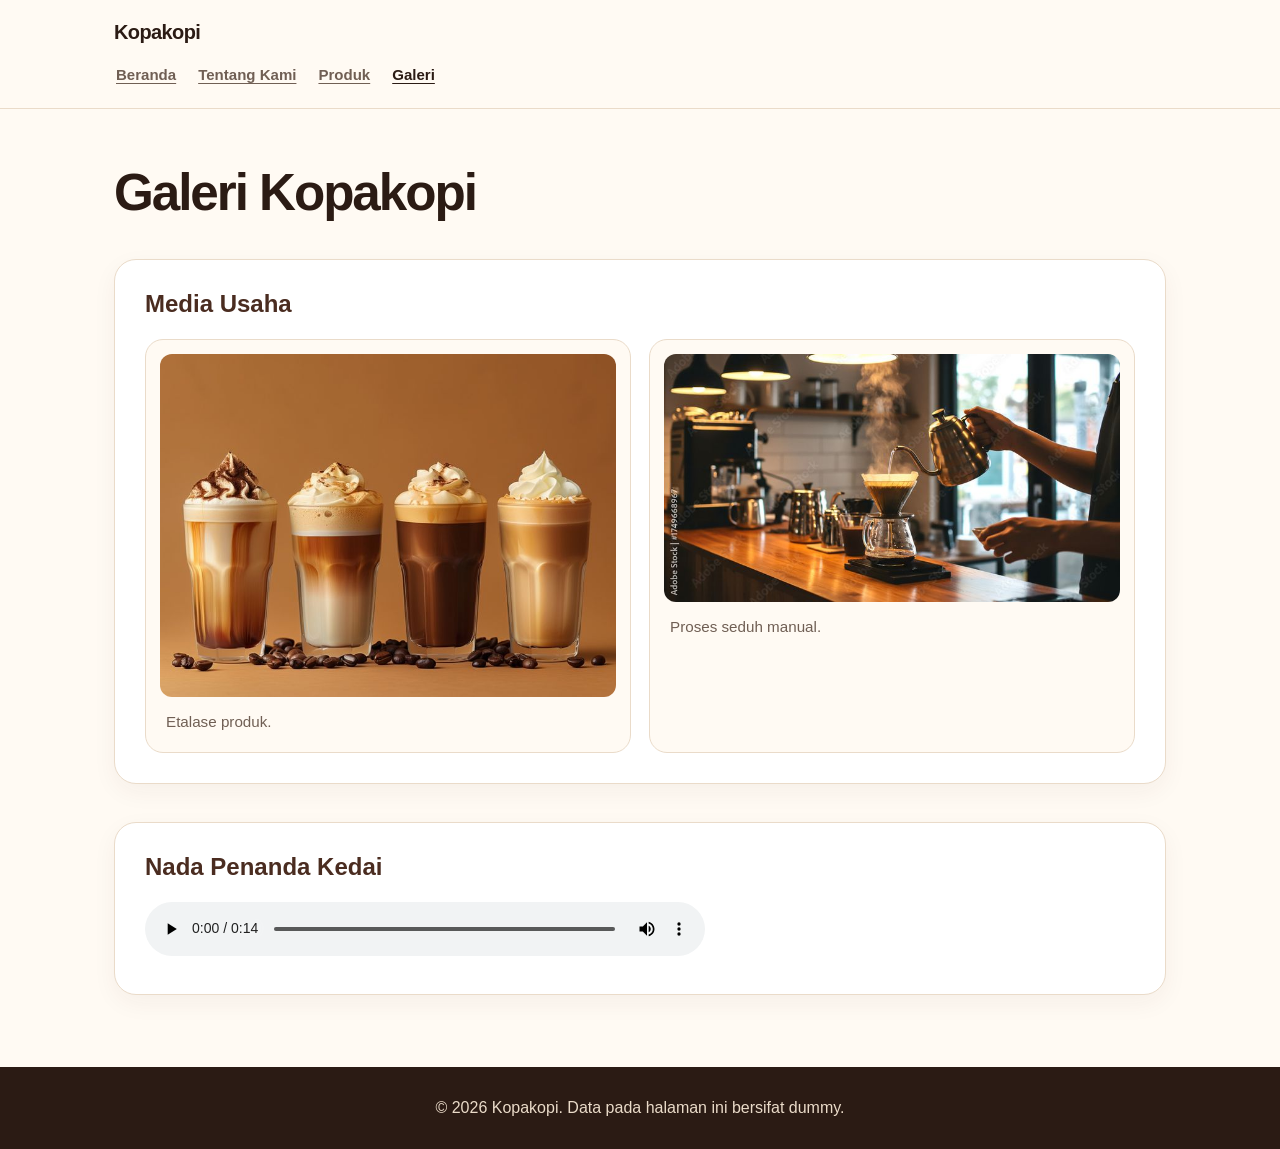
==== galeri.html @ 120dc85a "feat: tambah produk dan galeri-p03" ====
<!doctype html>
<html lang="id">
  <head>
    <meta charset="utf-8" />
    <meta name="viewport" content="width=device-width, initial-scale=1" />
    <title>Galeri Kopakopi - Website UMKM</title>
    <link rel="stylesheet" href="css/style.css" />
  </head>
  <body>
    <a class="skip-link" href="#konten">Lewati ke konten utama</a>
    <header class="site-header">
      <nav class="nav" aria-label="Navigasi utama">
        <a class="brand" href="index.html">Kopakopi</a>
        <ul>
          <li><a href="index.html">Beranda</a></li>
          <li><a href="tentang.html">Tentang Kami</a></li>
          <li><a href="produk.html">Produk</a></li>
          <li><a aria-current="page" href="galeri.html">Galeri</a></li>
        </ul>
      </nav>
    </header>

    <main id="konten" class="page">
      <h1>Galeri Kopakopi</h1>

      <section aria-labelledby="media-title">
        <h2 id="media-title">Media Usaha</h2>
        <div class="gallery-list">
          <figure class="media-card">
            <img src="assets/images/kopiw.jpg" alt="Etalase Kopakopi berisi kemasan kopi lokal" />
            <figcaption>Etalase produk.</figcaption>
          </figure>
          <figure class="media-card">
            <img src="assets/images/seduh.jpg" alt="Barista menuang air panas ke dripper kopi" />
            <figcaption>Proses seduh manual.</figcaption>
          </figure>
        </div>
      </section>

      <section aria-labelledby="audio-title">
        <h2 id="audio-title">Nada Penanda Kedai</h2>
        <audio controls aria-describedby="audio-note" src="assets/audio/penanda kopi.mp3">
        </audio>
      </section>
    </main>

    <footer class="site-footer">
      <p>&copy; 2026 Kopakopi. Data pada halaman ini bersifat dummy.</p>
    </footer>
  </body>
</html>
---- css/style.css ----
:root {
  --coffee-950: #2b1b14;
  --coffee-800: #4a2c20;
  --coffee-700: #6f3b1f;
  --coffee-500: #a66a3f;
  --cream-50: #fffaf3;
  --cream-100: #f7efe4;
  --cream-200: #eadbc9;
  --text: #2d211b;
  --muted: #705f54;
  --white: #ffffff;
  --shadow: 0 14px 35px rgba(74, 44, 32, 0.10);
}

* { box-sizing: border-box; }
html { scroll-behavior: smooth; }
body {
  margin: 0;
  color: var(--text);
  background: var(--cream-50);
  font-family: Arial, Helvetica, sans-serif;
  line-height: 1.65;
}

.skip-link {
  position: absolute;
  left: -9999px;
  top: 8px;
  z-index: 1000;
  padding: 10px 14px;
  color: var(--white);
  background: var(--coffee-950);
  border-radius: 8px;
}
.skip-link:focus { left: 8px; }

a { color: var(--coffee-700); }
a:hover { color: var(--coffee-950); }
a:focus-visible,
button:focus-visible {
  outline: 3px solid #d99b55;
  outline-offset: 3px;
}

.site-header {
  position: sticky;
  top: 0;
  z-index: 50;
  background: rgba(255, 250, 243, 0.96);
  border-bottom: 1px solid var(--cream-200);
  backdrop-filter: blur(10px);
}

.nav {
  max-width: 1100px;
  margin: 0 auto;
  padding: 16px 24px;
  display: flex;
  flex-direction: column;
  align-items: flex-start;
  gap: 10px;
}

.brand {
  color: var(--coffee-950);
  font-size: 1.25rem;
  font-weight: 800;
  letter-spacing: -0.03em;
  text-decoration: none;
}


.nav ul {
  display: flex;
  flex-wrap: wrap;
  justify-content: flex-start;
  gap: 18px;
  padding: 0;
  margin: 0;
  list-style: none;
}
.nav a:not(.brand) {
  display: inline-block;
  padding: 4px 2px;
  color: var(--muted);
  font-size: 0.94rem;
  font-weight: 700;
  text-decoration: underline;
  text-underline-offset: 3px;
  border-radius: 0;
}
.nav a:not(.brand):hover,
.nav a[aria-current="page"] {
  color: var(--coffee-950);
  background: none;
}

.page {
  max-width: 1100px;
  margin: 0 auto;
  padding: 56px 24px 72px;
}

.page > h1 {
  margin: 0 0 10px;
  color: var(--coffee-950);
  font-size: clamp(2rem, 5vw, 3.2rem);
  line-height: 1.1;
  letter-spacing: -0.04em;
}
.page > h1 + p { max-width: 680px; color: var(--muted); }

.hero {
  display: grid;
  grid-template-columns: 1.05fr 0.95fr;
  align-items: center;
  gap: 40px;
  padding: clamp(30px, 6vw, 64px);
  margin-bottom: 56px;
  overflow: hidden;
  color: var(--white);
  background: linear-gradient(135deg, var(--coffee-950), var(--coffee-700));
  border-radius: 30px;
  box-shadow: var(--shadow);
}
.hero h1 {
  margin: 0;
  font-size: clamp(3rem, 8vw, 5.5rem);
  line-height: 0.95;
  letter-spacing: -0.06em;
}
.hero p:not(.eyebrow) { max-width: 520px; color: #f7e9dc; font-size: 1.08rem; }
.hero img {
  width: 100%;
  border-radius: 22px;
  background: #f2dfca;
  box-shadow: 0 20px 40px rgba(0,0,0,.18);
}
.eyebrow {
  margin: 0 0 12px;
  color: #e7b77c;
  font-size: .78rem;
  font-weight: 800;
  letter-spacing: .18em;
  text-transform: uppercase;
}

button {
  padding: 12px 18px;
  color: var(--coffee-950);
  background: #f2c078;
  border: 0;
  border-radius: 999px;
  font-weight: 800;
  cursor: pointer;
}
button:hover { background: #ffd28e; }

.page > section:not(.hero) {
  margin-top: 38px;
  padding: 30px;
  background: var(--white);
  border: 1px solid var(--cream-200);
  border-radius: 22px;
  box-shadow: 0 8px 24px rgba(74,44,32,.05);
}

h2 { margin-top: 0; color: var(--coffee-800); line-height: 1.2; }
h3 { margin-bottom: 8px; color: var(--coffee-800); }

.product-list,
.gallery-list {
  display: grid;
  grid-template-columns: repeat(3, minmax(0, 1fr));
  gap: 18px;
}
.product-card,
.media-card {
  margin: 0;
  padding: 22px;
  background: var(--cream-50);
  border: 1px solid var(--cream-200);
  border-radius: 18px;
}
.product-card img {
  display: block;
  width: 100%;
  height: 160px;
  object-fit: cover;
  margin-bottom: 14px;
  border-radius: 14px;
}
.product-card p { color: var(--muted); }
.product-card .price {
  margin-bottom: 0;
  color: var(--coffee-700);
  font-size: 1.2rem;
  font-weight: 800;
}

.info-lokasi { margin-top: 2rem; }
.products { padding-left: 1.2rem; }

.gallery-list { grid-template-columns: repeat(2, minmax(0, 1fr)); }
.media-card { padding: 14px; }
.media-card img {
  display: block;
  width: 100%;
  border-radius: 12px;
}
figcaption { padding: 12px 6px 4px; color: var(--muted); font-size: .95rem; }

section[aria-labelledby="audio-title"] audio { width: min(100%, 560px); }

.page table {
  width: 100%;
  overflow: hidden;
  border-collapse: separate;
  border-spacing: 0;
  border: 1px solid var(--cream-200);
  border-radius: 14px;
}
caption {
  padding-bottom: 12px;
  color: var(--coffee-800);
  font-weight: 800;
  text-align: left;
}
th, td {
  padding: 14px 16px;
  text-align: left;
  border-right: 1px solid var(--cream-200);
  border-bottom: 1px solid var(--cream-200);
}
th:last-child, td:last-child { border-right: 0; }
tbody tr:last-child th, tbody tr:last-child td { border-bottom: 0; }
thead th { color: var(--white); background: var(--coffee-800); }
tbody th { color: var(--coffee-800); background: var(--cream-100); }
tbody tr:hover td, tbody tr:hover th { background: #fff8ef; }

.site-footer {
  padding: 28px 24px;
  color: #eadbc9;
  text-align: center;
  background: var(--coffee-950);
}
.site-footer p { margin: 0; }

@media (max-width: 760px) {
  .nav { gap: 8px; }
  .nav ul { width: 100%; justify-content: flex-start; }
  .page { padding: 36px 16px 52px; }
  .hero { grid-template-columns: 1fr; padding: 30px 24px; }
  .product-list, .gallery-list { grid-template-columns: 1fr; }
  .page > section:not(.hero) { padding: 22px; }
  .page table { display: block; overflow-x: auto; white-space: nowrap; }
}
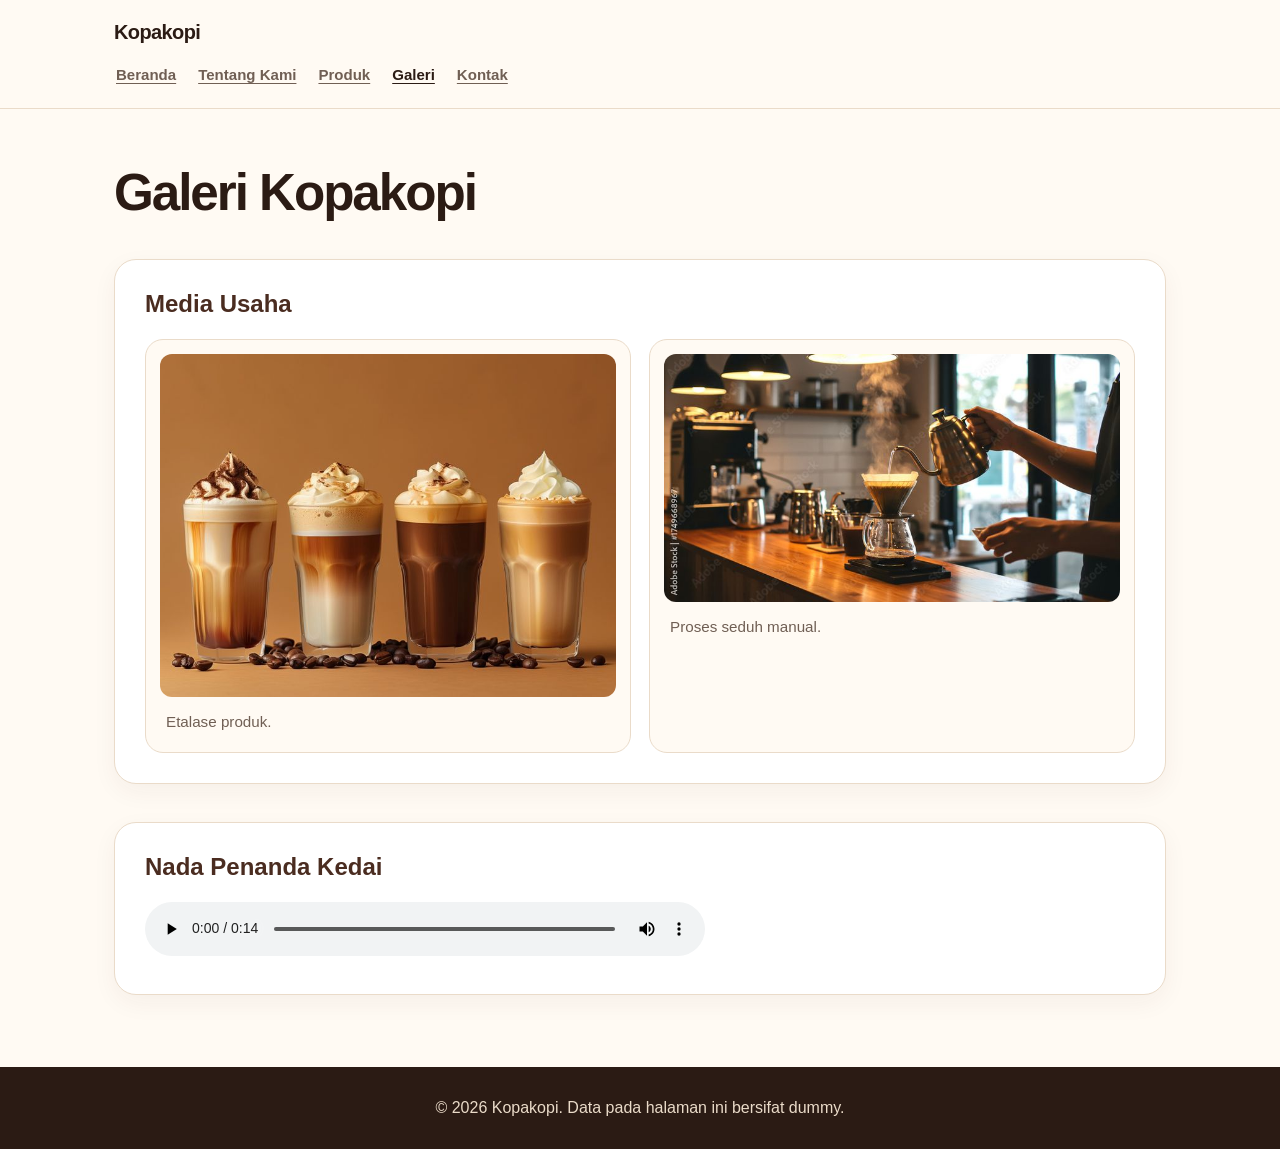
==== commit d21f59b8: "feat: tambah form kontak aksesibel dan preview" ====
--- a/galeri.html
+++ b/galeri.html
@@ -16,6 +16,7 @@
           <li><a href="tentang.html">Tentang Kami</a></li>
           <li><a href="produk.html">Produk</a></li>
           <li><a aria-current="page" href="galeri.html">Galeri</a></li>
+          <li><a href="kontak.html">Kontak</a></li>
         </ul>
       </nav>
     </header>
@@ -39,7 +40,7 @@
 
       <section aria-labelledby="audio-title">
         <h2 id="audio-title">Nada Penanda Kedai</h2>
-        <audio controls aria-describedby="audio-note" src="assets/audio/penanda kopi.mp3">
+        <audio controls aria-describedby="audio-note" src="assets/audio/penanda-kopi.mp3">
         </audio>
       </section>
     </main>
--- a/css/style.css
+++ b/css/style.css
@@ -255,3 +255,8 @@
   .page > section:not(.hero) { padding: 22px; }
   .page table { display: block; overflow-x: auto; white-space: nowrap; }
 }
+
+.field { margin-bottom: 16px; }
+.field label { display: block; margin-bottom: 6px; }
+fieldset { margin: 0 0 16px; }
+#preview-form { padding: 16px; white-space: pre-wrap; background: white; border: 1px solid #dccbbc; }
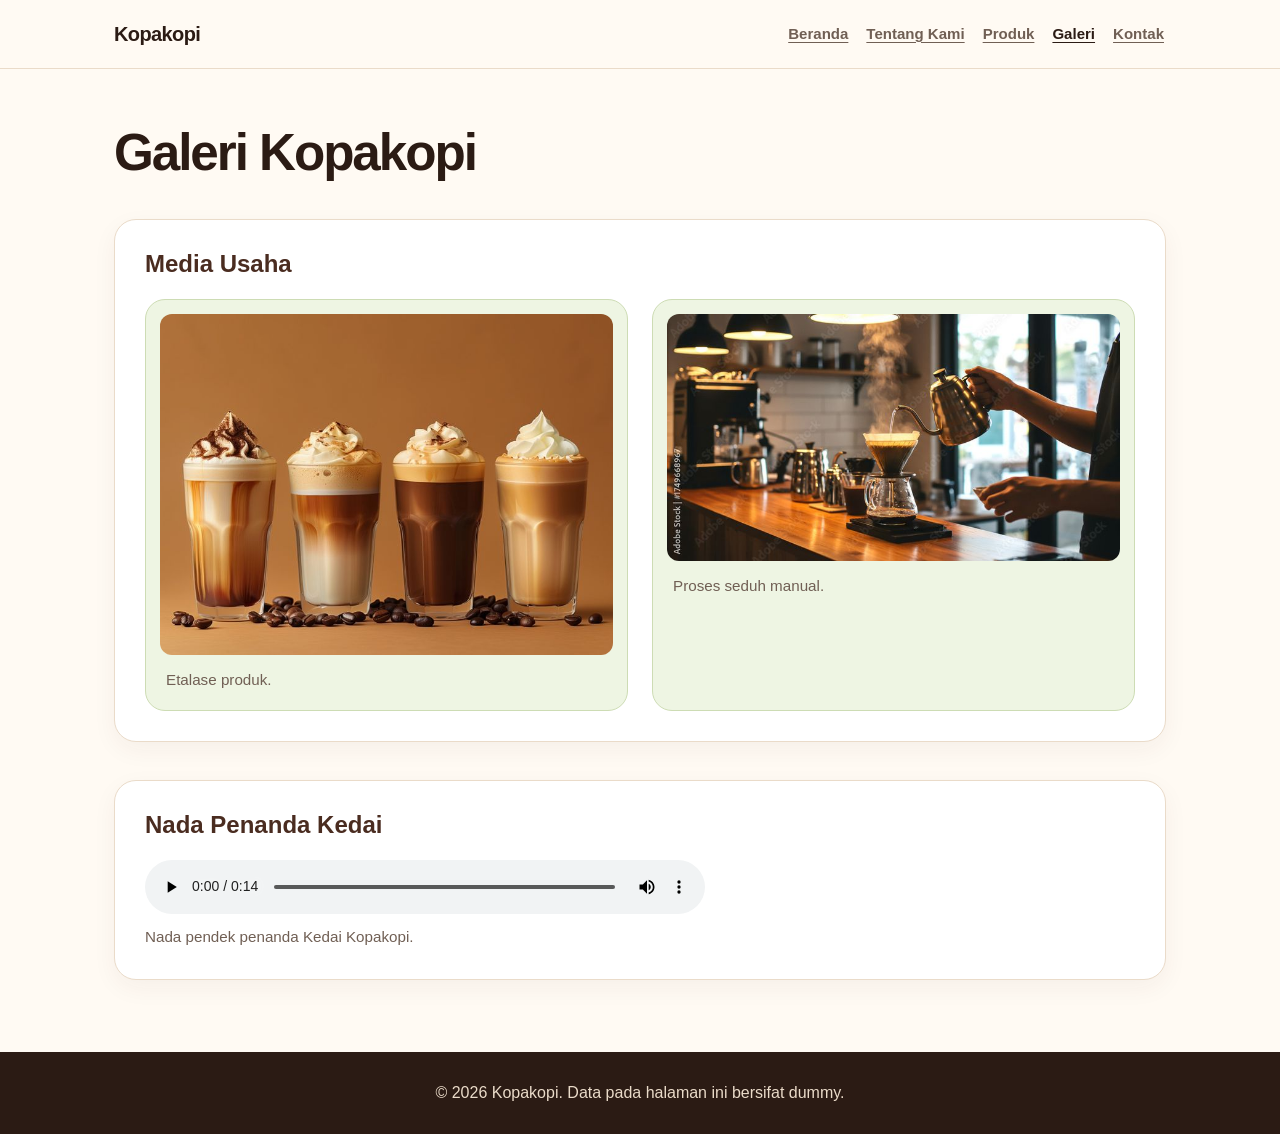
==== commit 3c25ec32: "feat p07 fix" ====
--- a/galeri.html
+++ b/galeri.html
@@ -28,11 +28,11 @@
         <h2 id="media-title">Media Usaha</h2>
         <div class="gallery-list">
           <figure class="media-card">
-            <img src="assets/images/kopiw.jpg" alt="Etalase Kopakopi berisi kemasan kopi lokal" />
+            <img src="assets/images/kopiw.jpg" width="735" height="553" loading="lazy" alt="Empat gelas minuman kopi susu dingin dengan topping krim dan biji kopi di sekitarnya" />
             <figcaption>Etalase produk.</figcaption>
           </figure>
           <figure class="media-card">
-            <img src="assets/images/seduh.jpg" alt="Barista menuang air panas ke dripper kopi" />
+            <img src="assets/images/seduh.jpg" width="736" height="401" loading="lazy" alt="Barista menuang air panas ke dripper kopi" />
             <figcaption>Proses seduh manual.</figcaption>
           </figure>
         </div>
@@ -41,7 +41,9 @@
       <section aria-labelledby="audio-title">
         <h2 id="audio-title">Nada Penanda Kedai</h2>
         <audio controls aria-describedby="audio-note" src="assets/audio/penanda-kopi.mp3">
+          Peramban Anda tidak mendukung audio.
         </audio>
+        <p id="audio-note">Nada pendek penanda Kedai Kopakopi.</p>
       </section>
     </main>
 
@@ -49,4 +51,4 @@
       <p>&copy; 2026 Kopakopi. Data pada halaman ini bersifat dummy.</p>
     </footer>
   </body>
-</html>
+</html>
--- a/css/style.css
+++ b/css/style.css
@@ -10,9 +10,37 @@
   --muted: #705f54;
   --white: #ffffff;
   --shadow: 0 14px 35px rgba(74, 44, 32, 0.10);
+
+  --matcha-100: #eef5e3;
+  --matcha-200: #d3e6b5;
+  --matcha-300: #b9d48f;
+  --matcha-400: #3d5a2a;
+
+  --color-action-bg: var(--matcha-300);
+  --color-action-bg-hover: var(--matcha-200);
+  --color-action-text: var(--coffee-950);
+  --color-accent-text: var(--matcha-400);
+  --color-accent-on-dark: var(--matcha-300);
+  --color-surface-card: var(--matcha-100);
+  --color-border-card: #cddcb4;
+  --color-link: var(--coffee-700);
+  --color-link-hover: var(--coffee-950);
+  --color-focus-ring: var(--coffee-950);
+  --color-focus-halo: var(--white);
+
+  --radius-control: 12px;
+  --radius-card: 20px;
+
+  /* nilai fluida P07 */
+  --space-page-x: clamp(16px, 4vw, 24px);
+  --space-section: clamp(18px, 4vw, 30px);
+  --gap-grid: clamp(12px, 2.5vw, 24px);
+  --tap-min: 44px;
 }
 
 * { box-sizing: border-box; }
+img, svg, video { max-width: 100%; height: auto; }
+audio { max-width: 100%; }
 html { scroll-behavior: smooth; }
 body {
   margin: 0;
@@ -34,17 +62,23 @@
 }
 .skip-link:focus { left: 8px; }
 
-a { color: var(--coffee-700); }
-a:hover { color: var(--coffee-950); }
+a { color: var(--color-link); }
+a:hover { color: var(--color-link-hover); }
 a:focus-visible,
-button:focus-visible {
-  outline: 3px solid #d99b55;
+button:focus-visible,
+input:focus-visible,
+select:focus-visible,
+textarea:focus-visible,
+.table-scroll:focus-visible,
+audio:focus-visible {
+  outline: 3px solid var(--color-focus-ring);
   outline-offset: 3px;
-}
-
+  box-shadow: 0 0 0 3px var(--color-focus-halo);
+}
+
+/* header baru sticky saat cukup lebar (lihat BP-1); di layar sempit tinggi header ~150px menutupi konten/fokus */
 .site-header {
-  position: sticky;
-  top: 0;
+  position: static;
   z-index: 50;
   background: rgba(255, 250, 243, 0.96);
   border-bottom: 1px solid var(--cream-200);
@@ -54,11 +88,11 @@
 .nav {
   max-width: 1100px;
   margin: 0 auto;
-  padding: 16px 24px;
+  padding: 12px var(--space-page-x);
   display: flex;
   flex-direction: column;
   align-items: flex-start;
-  gap: 10px;
+  gap: 4px;
 }
 
 .brand {
@@ -74,13 +108,15 @@
   display: flex;
   flex-wrap: wrap;
   justify-content: flex-start;
-  gap: 18px;
+  gap: 0 14px;
   padding: 0;
   margin: 0;
   list-style: none;
 }
 .nav a:not(.brand) {
-  display: inline-block;
+  display: inline-flex;
+  align-items: center;
+  min-height: var(--tap-min);
   padding: 4px 2px;
   color: var(--muted);
   font-size: 0.94rem;
@@ -98,7 +134,7 @@
 .page {
   max-width: 1100px;
   margin: 0 auto;
-  padding: 56px 24px 72px;
+  padding: clamp(32px, 6vw, 56px) var(--space-page-x) clamp(48px, 8vw, 72px);
 }
 
 .page > h1 {
@@ -113,9 +149,10 @@
 .hero {
   display: grid;
   grid-template-columns: 1.05fr 0.95fr;
-  align-items: center;
-  gap: 40px;
-  padding: clamp(30px, 6vw, 64px);
+  align-content: center;
+  column-gap: clamp(24px, 5vw, 40px);
+  row-gap: 0;
+  padding: clamp(24px, 6vw, 64px);
   margin-bottom: 56px;
   overflow: hidden;
   color: var(--white);
@@ -123,6 +160,8 @@
   border-radius: 30px;
   box-shadow: var(--shadow);
 }
+.hero > * { grid-column: 1; }
+.hero > img { grid-column: 2; grid-row: 1 / span 4; align-self: center; }
 .hero h1 {
   margin: 0;
   font-size: clamp(3rem, 8vw, 5.5rem);
@@ -147,18 +186,19 @@
 
 button {
   padding: 12px 18px;
-  color: var(--coffee-950);
-  background: #f2c078;
+  color: var(--color-action-text);
+  background:var(--color-action-bg);
   border: 0;
-  border-radius: 999px;
+  border-radius: var(--radius-control);
   font-weight: 800;
   cursor: pointer;
 }
-button:hover { background: #ffd28e; }
+button:hover { background: var(--color-action-bg-hover); }
+.hero button { justify-self: start; min-height: var(--tap-min); }
 
 .page > section:not(.hero) {
-  margin-top: 38px;
-  padding: 30px;
+  margin-top: clamp(24px, 4vw, 38px);
+  padding: var(--space-section);
   background: var(--white);
   border: 1px solid var(--cream-200);
   border-radius: 22px;
@@ -171,29 +211,31 @@
 .product-list,
 .gallery-list {
   display: grid;
-  grid-template-columns: repeat(3, minmax(0, 1fr));
-  gap: 18px;
+  grid-template-columns: repeat(auto-fit, minmax(min(100%, 230px), 1fr));
+  gap: var(--gap-grid);
 }
 .product-card,
 .media-card {
   margin: 0;
   padding: 22px;
-  background: var(--cream-50);
-  border: 1px solid var(--cream-200);
-  border-radius: 18px;
-}
+  background: var(--color-surface-card);
+  border: 1px solid var(--color-border-card);
+  border-radius: var(--radius-card);
+}
+
+.product-card {border-top: 4px solid var(--color-action-bg);}
 .product-card img {
   display: block;
   width: 100%;
   height: 160px;
   object-fit: cover;
   margin-bottom: 14px;
-  border-radius: 14px;
+  border-radius: var(--radius-control);
 }
 .product-card p { color: var(--muted); }
 .product-card .price {
   margin-bottom: 0;
-  color: var(--coffee-700);
+  color: var(--color-accent-text);
   font-size: 1.2rem;
   font-weight: 800;
 }
@@ -201,19 +243,32 @@
 .info-lokasi { margin-top: 2rem; }
 .products { padding-left: 1.2rem; }
 
-.gallery-list { grid-template-columns: repeat(2, minmax(0, 1fr)); }
+.gallery-list { grid-template-columns: repeat(auto-fit, minmax(min(100%, 300px), 1fr)); }
 .media-card { padding: 14px; }
 .media-card img {
   display: block;
   width: 100%;
-  border-radius: 12px;
+  border-radius: var(--radius-control);
 }
 figcaption { padding: 12px 6px 4px; color: var(--muted); font-size: .95rem; }
 
-section[aria-labelledby="audio-title"] audio { width: min(100%, 560px); }
-
+section[aria-labelledby="audio-title"] audio { display: block; width: min(100%, 560px); }
+#audio-note { margin: 10px 0 0; color: var(--muted); font-size: .95rem; }
+
+/* gambar konten (tentang) */
+.page > section > img {
+  display: block;
+  width: 100%;
+  max-width: 720px;
+  margin-top: 18px;
+  border-radius: var(--radius-card);
+  background: var(--cream-200);
+}
+
+.table-scroll { overflow-x: auto; max-width: 100%; border-radius: 14px; }
 .page table {
   width: 100%;
+  min-width: 420px;
   overflow: hidden;
   border-collapse: separate;
   border-spacing: 0;
@@ -246,17 +301,76 @@
 }
 .site-footer p { margin: 0; }
 
+/* BP-1 (konten): brand + 5 tautan muat satu baris */
+@media (min-width: 34em) {
+  .site-header { position: sticky; top: 0; }
+  .nav { flex-direction: row; align-items: center; justify-content: space-between; flex-wrap: wrap; gap: 4px 24px; }
+}
+
+/* BP-2 (konten): hero dua kolom baru terbaca jika kolom teks >= ~300px */
 @media (max-width: 760px) {
-  .nav { gap: 8px; }
-  .nav ul { width: 100%; justify-content: flex-start; }
-  .page { padding: 36px 16px 52px; }
-  .hero { grid-template-columns: 1fr; padding: 30px 24px; }
-  .product-list, .gallery-list { grid-template-columns: 1fr; }
-  .page > section:not(.hero) { padding: 22px; }
-  .page table { display: block; overflow-x: auto; white-space: nowrap; }
-}
-
-.field { margin-bottom: 16px; }
-.field label { display: block; margin-bottom: 6px; }
-fieldset { margin: 0 0 16px; }
-#preview-form { padding: 16px; white-space: pre-wrap; background: white; border: 1px solid #dccbbc; }
+  .hero { grid-template-columns: 1fr; }
+  .hero > img { grid-column: 1; grid-row: auto; }
+}
+
+/* ---------- Form kontak (P07) ---------- */
+#form-kontak {
+  width: min(100%, 680px);
+  margin-top: 28px;
+  padding: var(--space-section);
+  background: var(--white);
+  border: 1px solid var(--cream-200);
+  border-top: 4px solid var(--color-action-bg);
+  border-radius: var(--radius-card);
+  box-shadow: 0 8px 24px rgba(74, 44, 32, .05);
+}
+.field { margin-bottom: 18px; }
+.field label { display: block; margin-bottom: 6px; color: var(--coffee-800); font-weight: 700; }
+
+#form-kontak input[type="text"],
+#form-kontak input[type="email"],
+#form-kontak input[type="tel"],
+#form-kontak select,
+#form-kontak textarea {
+  display: block;
+  width: 100%;
+  min-height: var(--tap-min);
+  padding: 10px 14px;
+  color: var(--text);
+  background: var(--cream-50);
+  border: 1.5px solid var(--coffee-500);
+  border-radius: var(--radius-control);
+  font: inherit;
+}
+#form-kontak textarea { min-height: 8rem; resize: vertical; }
+#form-kontak input:hover, #form-kontak select:hover, #form-kontak textarea:hover { background: var(--white); }
+
+fieldset {
+  min-width: 0;
+  margin: 0 0 18px;
+  padding: 12px 16px 6px;
+  background: var(--color-surface-card);
+  border: 1px solid var(--color-border-card);
+  border-radius: var(--radius-control);
+}
+legend { padding: 0 8px; color: var(--coffee-800); font-weight: 700; }
+fieldset label {
+  display: flex;
+  align-items: center;
+  gap: 10px;
+  min-height: var(--tap-min);
+  cursor: pointer;
+}
+fieldset input[type="radio"] { width: 20px; height: 20px; margin: 0; accent-color: var(--matcha-400); flex: none; }
+
+#form-kontak button[type="submit"] { min-height: var(--tap-min); padding-inline: 28px; }
+
+#preview-form {
+  margin: 0;
+  padding: 16px;
+  white-space: pre-wrap;
+  overflow-wrap: anywhere;
+  background: var(--white);
+  border: 1px solid var(--cream-200);
+  border-radius: var(--radius-control);
+}
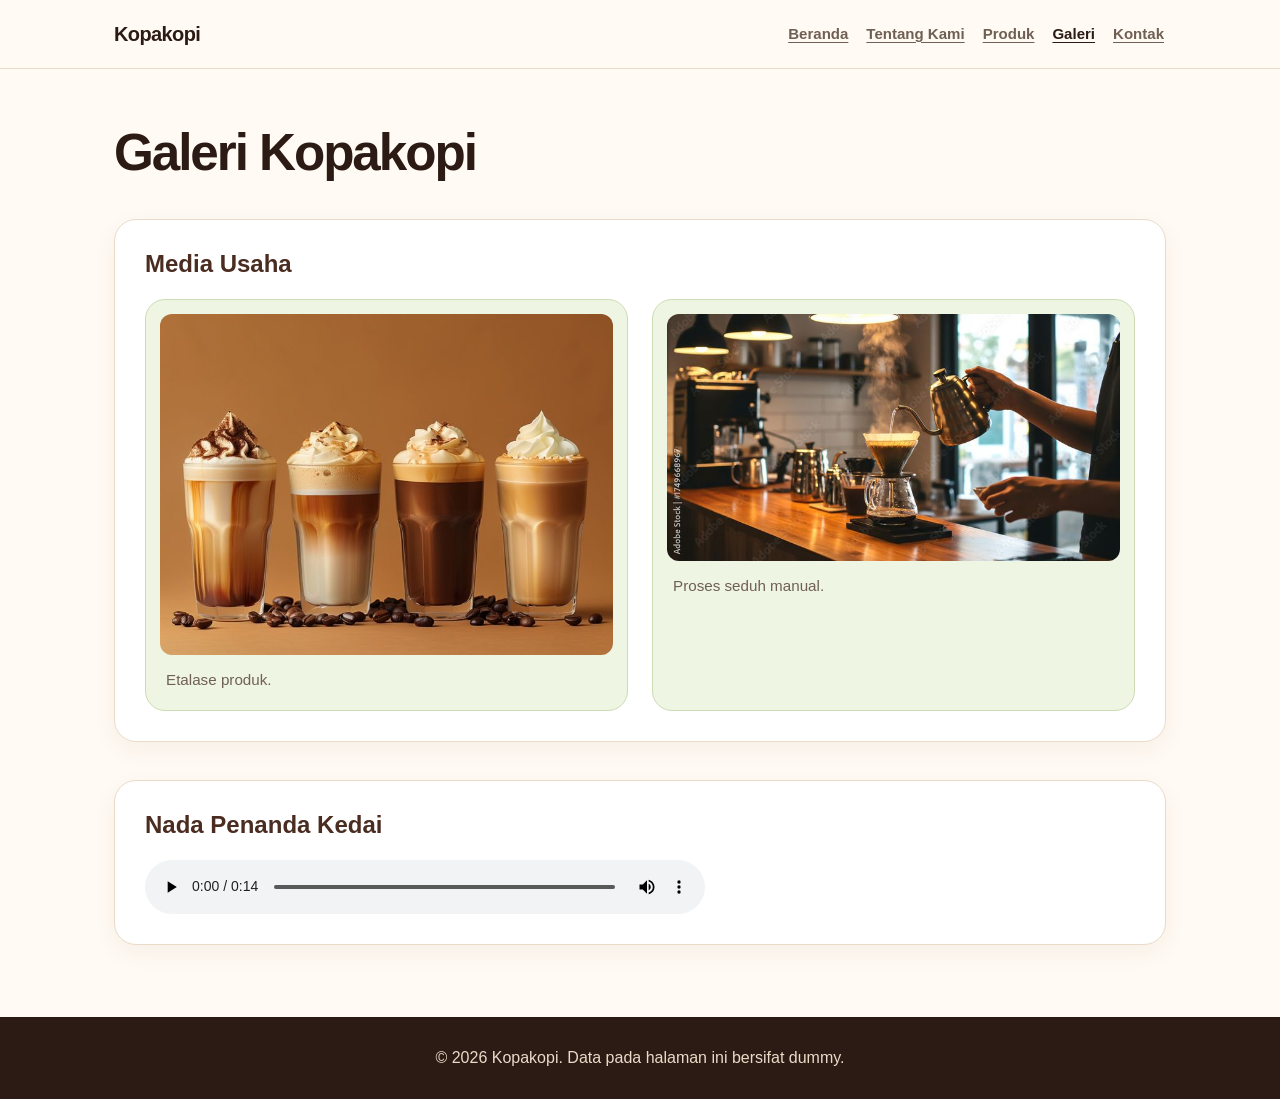
==== commit 9b3d10ac: "feat: p10 fix" ====
--- a/galeri.html
+++ b/galeri.html
@@ -5,13 +5,20 @@
     <meta name="viewport" content="width=device-width, initial-scale=1" />
     <title>Galeri Kopakopi - Website UMKM</title>
     <link rel="stylesheet" href="css/style.css" />
+    <script src="js/app.js" defer></script>
+      <noscript><style>.nav-toggle{display:none}.nav ul{display:flex}</style></noscript>
   </head>
   <body>
     <a class="skip-link" href="#konten">Lewati ke konten utama</a>
     <header class="site-header">
       <nav class="nav" aria-label="Navigasi utama">
         <a class="brand" href="index.html">Kopakopi</a>
-        <ul>
+        <button class="nav-toggle" type="button" aria-expanded="false" aria-controls="menu-utama" aria-label="Buka menu">
+          <span class="nav-toggle__bar" aria-hidden="true"></span>
+          <span class="nav-toggle__bar" aria-hidden="true"></span>
+          <span class="nav-toggle__bar" aria-hidden="true"></span>
+        </button>
+        <ul id="menu-utama">
           <li><a href="index.html">Beranda</a></li>
           <li><a href="tentang.html">Tentang Kami</a></li>
           <li><a href="produk.html">Produk</a></li>
@@ -41,9 +48,7 @@
       <section aria-labelledby="audio-title">
         <h2 id="audio-title">Nada Penanda Kedai</h2>
         <audio controls aria-describedby="audio-note" src="assets/audio/penanda-kopi.mp3">
-          Peramban Anda tidak mendukung audio.
         </audio>
-        <p id="audio-note">Nada pendek penanda Kedai Kopakopi.</p>
       </section>
     </main>
 
--- a/css/style.css
+++ b/css/style.css
@@ -88,11 +88,12 @@
 .nav {
   max-width: 1100px;
   margin: 0 auto;
-  padding: 12px var(--space-page-x);
+  padding: 8px var(--space-page-x);
   display: flex;
-  flex-direction: column;
-  align-items: flex-start;
-  gap: 4px;
+  flex-wrap: wrap;
+  align-items: center;
+  justify-content: space-between;
+  gap: 0 24px;
 }
 
 .brand {
@@ -104,17 +105,47 @@
 }
 
 
+/* Menu hamburger (feedback P09): mobile-first, menu tertutup sampai tombol ditekan */
+.nav-toggle {
+  display: inline-flex;
+  flex-direction: column;
+  justify-content: center;
+  align-items: center;
+  gap: 5px;
+  width: var(--tap-min);
+  height: var(--tap-min);
+  padding: 0;
+  color: var(--coffee-950);
+  background: transparent;
+  border: 1.5px solid var(--coffee-500);
+  border-radius: var(--radius-control);
+  cursor: pointer;
+}
+.nav-toggle:hover { background: var(--cream-200); }
+.nav-toggle__bar {
+  display: block;
+  width: 22px;
+  height: 2px;
+  background: currentColor;
+  border-radius: 2px;
+  transition: transform .2s ease, opacity .2s ease;
+}
+.nav-toggle[aria-expanded="true"] .nav-toggle__bar:nth-child(1) { transform: translateY(7px) rotate(45deg); }
+.nav-toggle[aria-expanded="true"] .nav-toggle__bar:nth-child(2) { opacity: 0; }
+.nav-toggle[aria-expanded="true"] .nav-toggle__bar:nth-child(3) { transform: translateY(-7px) rotate(-45deg); }
+@media (prefers-reduced-motion: reduce) { .nav-toggle__bar { transition: none; } }
+
 .nav ul {
-  display: flex;
-  flex-wrap: wrap;
-  justify-content: flex-start;
-  gap: 0 14px;
-  padding: 0;
+  display: none;
+  flex-direction: column;
+  width: 100%;
+  padding: 4px 0 8px;
   margin: 0;
   list-style: none;
 }
+.nav ul.is-open { display: flex; }
 .nav a:not(.brand) {
-  display: inline-flex;
+  display: flex;
   align-items: center;
   min-height: var(--tap-min);
   padding: 4px 2px;
@@ -148,7 +179,7 @@
 
 .hero {
   display: grid;
-  grid-template-columns: 1.05fr 0.95fr;
+  grid-template-columns: 1fr;
   align-content: center;
   column-gap: clamp(24px, 5vw, 40px);
   row-gap: 0;
@@ -161,7 +192,7 @@
   box-shadow: var(--shadow);
 }
 .hero > * { grid-column: 1; }
-.hero > img { grid-column: 2; grid-row: 1 / span 4; align-self: center; }
+.hero > img { align-self: center; }
 .hero h1 {
   margin: 0;
   font-size: clamp(3rem, 8vw, 5.5rem);
@@ -301,16 +332,19 @@
 }
 .site-footer p { margin: 0; }
 
-/* BP-1 (konten): brand + 5 tautan muat satu baris */
+/* BP-1 (konten): brand + 5 tautan muat satu baris; di bawahnya menu jadi hamburger */
 @media (min-width: 34em) {
   .site-header { position: sticky; top: 0; }
-  .nav { flex-direction: row; align-items: center; justify-content: space-between; flex-wrap: wrap; gap: 4px 24px; }
-}
-
-/* BP-2 (konten): hero dua kolom baru terbaca jika kolom teks >= ~300px */
-@media (max-width: 760px) {
-  .hero { grid-template-columns: 1fr; }
-  .hero > img { grid-column: 1; grid-row: auto; }
+  .nav { padding-block: 12px; }
+  .nav-toggle { display: none; }
+  .nav ul, .nav ul.is-open { display: flex; flex-direction: row; flex-wrap: wrap; width: auto; padding: 0; gap: 0 14px; }
+  .nav a:not(.brand) { display: inline-flex; }
+}
+
+/* BP-2 (konten): hero dua kolom baru nyaman jika kolom teks >= ~280px (viewport >= 761px) */
+@media (min-width: 47.5625em) {
+  .hero { grid-template-columns: 1.05fr 0.95fr; }
+  .hero > img { grid-column: 2; grid-row: 1 / span 4; }
 }
 
 /* ---------- Form kontak (P07) ---------- */
@@ -373,4 +407,33 @@
   background: var(--white);
   border: 1px solid var(--cream-200);
   border-radius: var(--radius-control);
-}+}
+
+/* ---------- P09: kartu produk dinamis (status stok dan label) ---------- */
+.product-card .meta {
+  margin: 0 0 6px;
+  color: var(--coffee-700);
+  font-size: .85rem;
+  font-weight: 700;
+  letter-spacing: .04em;
+  text-transform: uppercase;
+}
+.product-card .badges {
+  display: flex;
+  flex-wrap: wrap;
+  gap: 8px;
+  margin: 0 0 12px;
+}
+.badge {
+  display: inline-block;
+  padding: 2px 10px;
+  border: 1px solid transparent;
+  border-radius: 999px;
+  font-size: .85rem;
+  font-weight: 700;
+}
+.badge--unggulan { background: var(--coffee-800); color: var(--cream-50); }
+.badge--tersedia { background: var(--matcha-200); color: var(--matcha-400); border-color: var(--color-border-card); }
+.badge--terbatas { background: #fff1cf; color: #6b4a00; border-color: #e8cf8f; }
+.badge--habis { background: #f6dcd8; color: #8a1f12; border-color: #e5b4ac; }
+#ringkasan-produk { color: var(--muted); }
